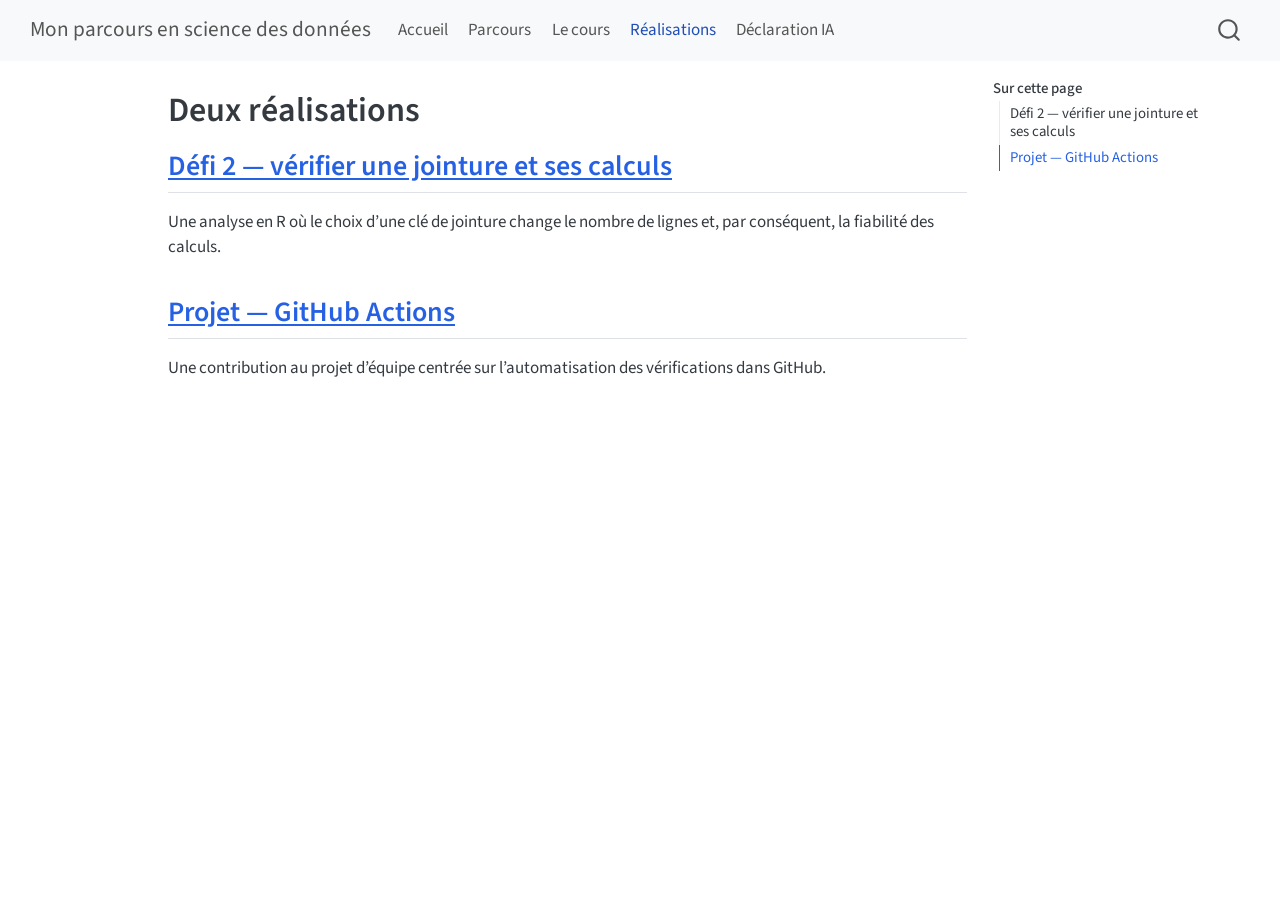
==== docs/pages/realisations/index.html @ 55639b41 "organisation de fichiers" ====
<!DOCTYPE html>
<html xmlns="http://www.w3.org/1999/xhtml" lang="fr" xml:lang="fr"><head>

<meta charset="utf-8">
<meta name="generator" content="quarto-1.5.57">

<meta name="viewport" content="width=device-width, initial-scale=1.0, user-scalable=yes">


<title>Deux réalisations – Mon parcours en science des données</title>
<style>
code{white-space: pre-wrap;}
span.smallcaps{font-variant: small-caps;}
div.columns{display: flex; gap: min(4vw, 1.5em);}
div.column{flex: auto; overflow-x: auto;}
div.hanging-indent{margin-left: 1.5em; text-indent: -1.5em;}
ul.task-list{list-style: none;}
ul.task-list li input[type="checkbox"] {
  width: 0.8em;
  margin: 0 0.8em 0.2em -1em; /* quarto-specific, see https://github.com/quarto-dev/quarto-cli/issues/4556 */ 
  vertical-align: middle;
}
</style>


<script src="../../site_libs/quarto-nav/quarto-nav.js"></script>
<script src="../../site_libs/quarto-nav/headroom.min.js"></script>
<script src="../../site_libs/clipboard/clipboard.min.js"></script>
<script src="../../site_libs/quarto-search/autocomplete.umd.js"></script>
<script src="../../site_libs/quarto-search/fuse.min.js"></script>
<script src="../../site_libs/quarto-search/quarto-search.js"></script>
<meta name="quarto:offset" content="../../">
<script src="../../site_libs/quarto-html/quarto.js"></script>
<script src="../../site_libs/quarto-html/popper.min.js"></script>
<script src="../../site_libs/quarto-html/tippy.umd.min.js"></script>
<script src="../../site_libs/quarto-html/anchor.min.js"></script>
<link href="../../site_libs/quarto-html/tippy.css" rel="stylesheet">
<link href="../../site_libs/quarto-html/quarto-syntax-highlighting.css" rel="stylesheet" id="quarto-text-highlighting-styles">
<script src="../../site_libs/bootstrap/bootstrap.min.js"></script>
<link href="../../site_libs/bootstrap/bootstrap-icons.css" rel="stylesheet">
<link href="../../site_libs/bootstrap/bootstrap.min.css" rel="stylesheet" id="quarto-bootstrap" data-mode="light">
<script id="quarto-search-options" type="application/json">{
  "location": "navbar",
  "copy-button": false,
  "collapse-after": 3,
  "panel-placement": "end",
  "type": "overlay",
  "limit": 50,
  "keyboard-shortcut": [
    "f",
    "/",
    "s"
  ],
  "show-item-context": false,
  "language": {
    "search-no-results-text": "Pas de résultats",
    "search-matching-documents-text": "documents trouvés",
    "search-copy-link-title": "Copier le lien vers la recherche",
    "search-hide-matches-text": "Cacher les correspondances additionnelles",
    "search-more-match-text": "correspondance de plus dans ce document",
    "search-more-matches-text": "correspondances de plus dans ce document",
    "search-clear-button-title": "Effacer",
    "search-text-placeholder": "",
    "search-detached-cancel-button-title": "Annuler",
    "search-submit-button-title": "Envoyer",
    "search-label": "Recherche"
  }
}</script>


</head>

<body class="nav-fixed">

<div id="quarto-search-results"></div>
  <header id="quarto-header" class="headroom fixed-top">
    <nav class="navbar navbar-expand-lg " data-bs-theme="dark">
      <div class="navbar-container container-fluid">
      <div class="navbar-brand-container mx-auto">
    <a class="navbar-brand" href="../../index.html">
    <span class="navbar-title">Mon parcours en science des données</span>
    </a>
  </div>
            <div id="quarto-search" class="" title="Recherche"></div>
          <button class="navbar-toggler" type="button" data-bs-toggle="collapse" data-bs-target="#navbarCollapse" aria-controls="navbarCollapse" role="menu" aria-expanded="false" aria-label="Basculer la navigation" onclick="if (window.quartoToggleHeadroom) { window.quartoToggleHeadroom(); }">
  <span class="navbar-toggler-icon"></span>
</button>
          <div class="collapse navbar-collapse" id="navbarCollapse">
            <ul class="navbar-nav navbar-nav-scroll me-auto">
  <li class="nav-item">
    <a class="nav-link" href="../../index.html"> 
<span class="menu-text">Accueil</span></a>
  </li>  
  <li class="nav-item">
    <a class="nav-link" href="../../pages/parcours.html"> 
<span class="menu-text">Parcours</span></a>
  </li>  
  <li class="nav-item">
    <a class="nav-link" href="../../pages/cours.html"> 
<span class="menu-text">Le cours</span></a>
  </li>  
  <li class="nav-item">
    <a class="nav-link active" href="../../pages/realisations/index.html" aria-current="page"> 
<span class="menu-text">Réalisations</span></a>
  </li>  
  <li class="nav-item">
    <a class="nav-link" href="../../pages/declaration-ia.html"> 
<span class="menu-text">Déclaration IA</span></a>
  </li>  
</ul>
          </div> <!-- /navcollapse -->
            <div class="quarto-navbar-tools">
</div>
      </div> <!-- /container-fluid -->
    </nav>
</header>
<!-- content -->
<div id="quarto-content" class="quarto-container page-columns page-rows-contents page-layout-article page-navbar">
<!-- sidebar -->
<!-- margin-sidebar -->
    <div id="quarto-margin-sidebar" class="sidebar margin-sidebar">
        <nav id="TOC" role="doc-toc" class="toc-active">
    <h2 id="toc-title">Sur cette page</h2>
   
  <ul>
  <li><a href="#défi-2-vérifier-une-jointure-et-ses-calculs" id="toc-défi-2-vérifier-une-jointure-et-ses-calculs" class="nav-link active" data-scroll-target="#défi-2-vérifier-une-jointure-et-ses-calculs">Défi 2 — vérifier une jointure et ses calculs</a></li>
  <li><a href="#projet-github-actions" id="toc-projet-github-actions" class="nav-link" data-scroll-target="#projet-github-actions">Projet — GitHub Actions</a></li>
  </ul>
</nav>
    </div>
<!-- main -->
<main class="content" id="quarto-document-content">

<header id="title-block-header" class="quarto-title-block default">
<div class="quarto-title">
<h1 class="title">Deux réalisations</h1>
</div>



<div class="quarto-title-meta">

    
  
    
  </div>
  


</header>


<section id="défi-2-vérifier-une-jointure-et-ses-calculs" class="level2">
<h2 class="anchored" data-anchor-id="défi-2-vérifier-une-jointure-et-ses-calculs"><a href="../../pages/realisations/defi-2.html">Défi 2 — vérifier une jointure et ses calculs</a></h2>
<p>Une analyse en R où le choix d’une clé de jointure change le nombre de lignes et, par conséquent, la fiabilité des calculs.</p>
</section>
<section id="projet-github-actions" class="level2">
<h2 class="anchored" data-anchor-id="projet-github-actions"><a href="../../pages/realisations/github-actions.html">Projet — GitHub Actions</a></h2>
<p>Une contribution au projet d’équipe centrée sur l’automatisation des vérifications dans GitHub.</p>


</section>

</main> <!-- /main -->
<script id="quarto-html-after-body" type="application/javascript">
window.document.addEventListener("DOMContentLoaded", function (event) {
  const toggleBodyColorMode = (bsSheetEl) => {
    const mode = bsSheetEl.getAttribute("data-mode");
    const bodyEl = window.document.querySelector("body");
    if (mode === "dark") {
      bodyEl.classList.add("quarto-dark");
      bodyEl.classList.remove("quarto-light");
    } else {
      bodyEl.classList.add("quarto-light");
      bodyEl.classList.remove("quarto-dark");
    }
  }
  const toggleBodyColorPrimary = () => {
    const bsSheetEl = window.document.querySelector("link#quarto-bootstrap");
    if (bsSheetEl) {
      toggleBodyColorMode(bsSheetEl);
    }
  }
  toggleBodyColorPrimary();  
  const icon = "";
  const anchorJS = new window.AnchorJS();
  anchorJS.options = {
    placement: 'right',
    icon: icon
  };
  anchorJS.add('.anchored');
  const isCodeAnnotation = (el) => {
    for (const clz of el.classList) {
      if (clz.startsWith('code-annotation-')) {                     
        return true;
      }
    }
    return false;
  }
  const onCopySuccess = function(e) {
    // button target
    const button = e.trigger;
    // don't keep focus
    button.blur();
    // flash "checked"
    button.classList.add('code-copy-button-checked');
    var currentTitle = button.getAttribute("title");
    button.setAttribute("title", "Copié");
    let tooltip;
    if (window.bootstrap) {
      button.setAttribute("data-bs-toggle", "tooltip");
      button.setAttribute("data-bs-placement", "left");
      button.setAttribute("data-bs-title", "Copié");
      tooltip = new bootstrap.Tooltip(button, 
        { trigger: "manual", 
          customClass: "code-copy-button-tooltip",
          offset: [0, -8]});
      tooltip.show();    
    }
    setTimeout(function() {
      if (tooltip) {
        tooltip.hide();
        button.removeAttribute("data-bs-title");
        button.removeAttribute("data-bs-toggle");
        button.removeAttribute("data-bs-placement");
      }
      button.setAttribute("title", currentTitle);
      button.classList.remove('code-copy-button-checked');
    }, 1000);
    // clear code selection
    e.clearSelection();
  }
  const getTextToCopy = function(trigger) {
      const codeEl = trigger.previousElementSibling.cloneNode(true);
      for (const childEl of codeEl.children) {
        if (isCodeAnnotation(childEl)) {
          childEl.remove();
        }
      }
      return codeEl.innerText;
  }
  const clipboard = new window.ClipboardJS('.code-copy-button:not([data-in-quarto-modal])', {
    text: getTextToCopy
  });
  clipboard.on('success', onCopySuccess);
  if (window.document.getElementById('quarto-embedded-source-code-modal')) {
    // For code content inside modals, clipBoardJS needs to be initialized with a container option
    // TODO: Check when it could be a function (https://github.com/zenorocha/clipboard.js/issues/860)
    const clipboardModal = new window.ClipboardJS('.code-copy-button[data-in-quarto-modal]', {
      text: getTextToCopy,
      container: window.document.getElementById('quarto-embedded-source-code-modal')
    });
    clipboardModal.on('success', onCopySuccess);
  }
    var localhostRegex = new RegExp(/^(?:http|https):\/\/localhost\:?[0-9]*\//);
    var mailtoRegex = new RegExp(/^mailto:/);
      var filterRegex = new RegExp('/' + window.location.host + '/');
    var isInternal = (href) => {
        return filterRegex.test(href) || localhostRegex.test(href) || mailtoRegex.test(href);
    }
    // Inspect non-navigation links and adorn them if external
 	var links = window.document.querySelectorAll('a[href]:not(.nav-link):not(.navbar-brand):not(.toc-action):not(.sidebar-link):not(.sidebar-item-toggle):not(.pagination-link):not(.no-external):not([aria-hidden]):not(.dropdown-item):not(.quarto-navigation-tool):not(.about-link)');
    for (var i=0; i<links.length; i++) {
      const link = links[i];
      if (!isInternal(link.href)) {
        // undo the damage that might have been done by quarto-nav.js in the case of
        // links that we want to consider external
        if (link.dataset.originalHref !== undefined) {
          link.href = link.dataset.originalHref;
        }
      }
    }
  function tippyHover(el, contentFn, onTriggerFn, onUntriggerFn) {
    const config = {
      allowHTML: true,
      maxWidth: 500,
      delay: 100,
      arrow: false,
      appendTo: function(el) {
          return el.parentElement;
      },
      interactive: true,
      interactiveBorder: 10,
      theme: 'quarto',
      placement: 'bottom-start',
    };
    if (contentFn) {
      config.content = contentFn;
    }
    if (onTriggerFn) {
      config.onTrigger = onTriggerFn;
    }
    if (onUntriggerFn) {
      config.onUntrigger = onUntriggerFn;
    }
    window.tippy(el, config); 
  }
  const noterefs = window.document.querySelectorAll('a[role="doc-noteref"]');
  for (var i=0; i<noterefs.length; i++) {
    const ref = noterefs[i];
    tippyHover(ref, function() {
      // use id or data attribute instead here
      let href = ref.getAttribute('data-footnote-href') || ref.getAttribute('href');
      try { href = new URL(href).hash; } catch {}
      const id = href.replace(/^#\/?/, "");
      const note = window.document.getElementById(id);
      if (note) {
        return note.innerHTML;
      } else {
        return "";
      }
    });
  }
  const xrefs = window.document.querySelectorAll('a.quarto-xref');
  const processXRef = (id, note) => {
    // Strip column container classes
    const stripColumnClz = (el) => {
      el.classList.remove("page-full", "page-columns");
      if (el.children) {
        for (const child of el.children) {
          stripColumnClz(child);
        }
      }
    }
    stripColumnClz(note)
    if (id === null || id.startsWith('sec-')) {
      // Special case sections, only their first couple elements
      const container = document.createElement("div");
      if (note.children && note.children.length > 2) {
        container.appendChild(note.children[0].cloneNode(true));
        for (let i = 1; i < note.children.length; i++) {
          const child = note.children[i];
          if (child.tagName === "P" && child.innerText === "") {
            continue;
          } else {
            container.appendChild(child.cloneNode(true));
            break;
          }
        }
        if (window.Quarto?.typesetMath) {
          window.Quarto.typesetMath(container);
        }
        return container.innerHTML
      } else {
        if (window.Quarto?.typesetMath) {
          window.Quarto.typesetMath(note);
        }
        return note.innerHTML;
      }
    } else {
      // Remove any anchor links if they are present
      const anchorLink = note.querySelector('a.anchorjs-link');
      if (anchorLink) {
        anchorLink.remove();
      }
      if (window.Quarto?.typesetMath) {
        window.Quarto.typesetMath(note);
      }
      // TODO in 1.5, we should make sure this works without a callout special case
      if (note.classList.contains("callout")) {
        return note.outerHTML;
      } else {
        return note.innerHTML;
      }
    }
  }
  for (var i=0; i<xrefs.length; i++) {
    const xref = xrefs[i];
    tippyHover(xref, undefined, function(instance) {
      instance.disable();
      let url = xref.getAttribute('href');
      let hash = undefined; 
      if (url.startsWith('#')) {
        hash = url;
      } else {
        try { hash = new URL(url).hash; } catch {}
      }
      if (hash) {
        const id = hash.replace(/^#\/?/, "");
        const note = window.document.getElementById(id);
        if (note !== null) {
          try {
            const html = processXRef(id, note.cloneNode(true));
            instance.setContent(html);
          } finally {
            instance.enable();
            instance.show();
          }
        } else {
          // See if we can fetch this
          fetch(url.split('#')[0])
          .then(res => res.text())
          .then(html => {
            const parser = new DOMParser();
            const htmlDoc = parser.parseFromString(html, "text/html");
            const note = htmlDoc.getElementById(id);
            if (note !== null) {
              const html = processXRef(id, note);
              instance.setContent(html);
            } 
          }).finally(() => {
            instance.enable();
            instance.show();
          });
        }
      } else {
        // See if we can fetch a full url (with no hash to target)
        // This is a special case and we should probably do some content thinning / targeting
        fetch(url)
        .then(res => res.text())
        .then(html => {
          const parser = new DOMParser();
          const htmlDoc = parser.parseFromString(html, "text/html");
          const note = htmlDoc.querySelector('main.content');
          if (note !== null) {
            // This should only happen for chapter cross references
            // (since there is no id in the URL)
            // remove the first header
            if (note.children.length > 0 && note.children[0].tagName === "HEADER") {
              note.children[0].remove();
            }
            const html = processXRef(null, note);
            instance.setContent(html);
          } 
        }).finally(() => {
          instance.enable();
          instance.show();
        });
      }
    }, function(instance) {
    });
  }
      let selectedAnnoteEl;
      const selectorForAnnotation = ( cell, annotation) => {
        let cellAttr = 'data-code-cell="' + cell + '"';
        let lineAttr = 'data-code-annotation="' +  annotation + '"';
        const selector = 'span[' + cellAttr + '][' + lineAttr + ']';
        return selector;
      }
      const selectCodeLines = (annoteEl) => {
        const doc = window.document;
        const targetCell = annoteEl.getAttribute("data-target-cell");
        const targetAnnotation = annoteEl.getAttribute("data-target-annotation");
        const annoteSpan = window.document.querySelector(selectorForAnnotation(targetCell, targetAnnotation));
        const lines = annoteSpan.getAttribute("data-code-lines").split(",");
        const lineIds = lines.map((line) => {
          return targetCell + "-" + line;
        })
        let top = null;
        let height = null;
        let parent = null;
        if (lineIds.length > 0) {
            //compute the position of the single el (top and bottom and make a div)
            const el = window.document.getElementById(lineIds[0]);
            top = el.offsetTop;
            height = el.offsetHeight;
            parent = el.parentElement.parentElement;
          if (lineIds.length > 1) {
            const lastEl = window.document.getElementById(lineIds[lineIds.length - 1]);
            const bottom = lastEl.offsetTop + lastEl.offsetHeight;
            height = bottom - top;
          }
          if (top !== null && height !== null && parent !== null) {
            // cook up a div (if necessary) and position it 
            let div = window.document.getElementById("code-annotation-line-highlight");
            if (div === null) {
              div = window.document.createElement("div");
              div.setAttribute("id", "code-annotation-line-highlight");
              div.style.position = 'absolute';
              parent.appendChild(div);
            }
            div.style.top = top - 2 + "px";
            div.style.height = height + 4 + "px";
            div.style.left = 0;
            let gutterDiv = window.document.getElementById("code-annotation-line-highlight-gutter");
            if (gutterDiv === null) {
              gutterDiv = window.document.createElement("div");
              gutterDiv.setAttribute("id", "code-annotation-line-highlight-gutter");
              gutterDiv.style.position = 'absolute';
              const codeCell = window.document.getElementById(targetCell);
              const gutter = codeCell.querySelector('.code-annotation-gutter');
              gutter.appendChild(gutterDiv);
            }
            gutterDiv.style.top = top - 2 + "px";
            gutterDiv.style.height = height + 4 + "px";
          }
          selectedAnnoteEl = annoteEl;
        }
      };
      const unselectCodeLines = () => {
        const elementsIds = ["code-annotation-line-highlight", "code-annotation-line-highlight-gutter"];
        elementsIds.forEach((elId) => {
          const div = window.document.getElementById(elId);
          if (div) {
            div.remove();
          }
        });
        selectedAnnoteEl = undefined;
      };
        // Handle positioning of the toggle
    window.addEventListener(
      "resize",
      throttle(() => {
        elRect = undefined;
        if (selectedAnnoteEl) {
          selectCodeLines(selectedAnnoteEl);
        }
      }, 10)
    );
    function throttle(fn, ms) {
    let throttle = false;
    let timer;
      return (...args) => {
        if(!throttle) { // first call gets through
            fn.apply(this, args);
            throttle = true;
        } else { // all the others get throttled
            if(timer) clearTimeout(timer); // cancel #2
            timer = setTimeout(() => {
              fn.apply(this, args);
              timer = throttle = false;
            }, ms);
        }
      };
    }
      // Attach click handler to the DT
      const annoteDls = window.document.querySelectorAll('dt[data-target-cell]');
      for (const annoteDlNode of annoteDls) {
        annoteDlNode.addEventListener('click', (event) => {
          const clickedEl = event.target;
          if (clickedEl !== selectedAnnoteEl) {
            unselectCodeLines();
            const activeEl = window.document.querySelector('dt[data-target-cell].code-annotation-active');
            if (activeEl) {
              activeEl.classList.remove('code-annotation-active');
            }
            selectCodeLines(clickedEl);
            clickedEl.classList.add('code-annotation-active');
          } else {
            // Unselect the line
            unselectCodeLines();
            clickedEl.classList.remove('code-annotation-active');
          }
        });
      }
  const findCites = (el) => {
    const parentEl = el.parentElement;
    if (parentEl) {
      const cites = parentEl.dataset.cites;
      if (cites) {
        return {
          el,
          cites: cites.split(' ')
        };
      } else {
        return findCites(el.parentElement)
      }
    } else {
      return undefined;
    }
  };
  var bibliorefs = window.document.querySelectorAll('a[role="doc-biblioref"]');
  for (var i=0; i<bibliorefs.length; i++) {
    const ref = bibliorefs[i];
    const citeInfo = findCites(ref);
    if (citeInfo) {
      tippyHover(citeInfo.el, function() {
        var popup = window.document.createElement('div');
        citeInfo.cites.forEach(function(cite) {
          var citeDiv = window.document.createElement('div');
          citeDiv.classList.add('hanging-indent');
          citeDiv.classList.add('csl-entry');
          var biblioDiv = window.document.getElementById('ref-' + cite);
          if (biblioDiv) {
            citeDiv.innerHTML = biblioDiv.innerHTML;
          }
          popup.appendChild(citeDiv);
        });
        return popup.innerHTML;
      });
    }
  }
});
</script>
</div> <!-- /content -->




</body></html>
---- docs/site_libs/quarto-html/tippy.css ----
.tippy-box[data-animation=fade][data-state=hidden]{opacity:0}[data-tippy-root]{max-width:calc(100vw - 10px)}.tippy-box{position:relative;background-color:#333;color:#fff;border-radius:4px;font-size:14px;line-height:1.4;white-space:normal;outline:0;transition-property:transform,visibility,opacity}.tippy-box[data-placement^=top]>.tippy-arrow{bottom:0}.tippy-box[data-placement^=top]>.tippy-arrow:before{bottom:-7px;left:0;border-width:8px 8px 0;border-top-color:initial;transform-origin:center top}.tippy-box[data-placement^=bottom]>.tippy-arrow{top:0}.tippy-box[data-placement^=bottom]>.tippy-arrow:before{top:-7px;left:0;border-width:0 8px 8px;border-bottom-color:initial;transform-origin:center bottom}.tippy-box[data-placement^=left]>.tippy-arrow{right:0}.tippy-box[data-placement^=left]>.tippy-arrow:before{border-width:8px 0 8px 8px;border-left-color:initial;right:-7px;transform-origin:center left}.tippy-box[data-placement^=right]>.tippy-arrow{left:0}.tippy-box[data-placement^=right]>.tippy-arrow:before{left:-7px;border-width:8px 8px 8px 0;border-right-color:initial;transform-origin:center right}.tippy-box[data-inertia][data-state=visible]{transition-timing-function:cubic-bezier(.54,1.5,.38,1.11)}.tippy-arrow{width:16px;height:16px;color:#333}.tippy-arrow:before{content:"";position:absolute;border-color:transparent;border-style:solid}.tippy-content{position:relative;padding:5px 9px;z-index:1}
---- docs/site_libs/quarto-html/quarto-syntax-highlighting.css ----
/* quarto syntax highlight colors */
:root {
  --quarto-hl-ot-color: #003B4F;
  --quarto-hl-at-color: #657422;
  --quarto-hl-ss-color: #20794D;
  --quarto-hl-an-color: #5E5E5E;
  --quarto-hl-fu-color: #4758AB;
  --quarto-hl-st-color: #20794D;
  --quarto-hl-cf-color: #003B4F;
  --quarto-hl-op-color: #5E5E5E;
  --quarto-hl-er-color: #AD0000;
  --quarto-hl-bn-color: #AD0000;
  --quarto-hl-al-color: #AD0000;
  --quarto-hl-va-color: #111111;
  --quarto-hl-bu-color: inherit;
  --quarto-hl-ex-color: inherit;
  --quarto-hl-pp-color: #AD0000;
  --quarto-hl-in-color: #5E5E5E;
  --quarto-hl-vs-color: #20794D;
  --quarto-hl-wa-color: #5E5E5E;
  --quarto-hl-do-color: #5E5E5E;
  --quarto-hl-im-color: #00769E;
  --quarto-hl-ch-color: #20794D;
  --quarto-hl-dt-color: #AD0000;
  --quarto-hl-fl-color: #AD0000;
  --quarto-hl-co-color: #5E5E5E;
  --quarto-hl-cv-color: #5E5E5E;
  --quarto-hl-cn-color: #8f5902;
  --quarto-hl-sc-color: #5E5E5E;
  --quarto-hl-dv-color: #AD0000;
  --quarto-hl-kw-color: #003B4F;
}

/* other quarto variables */
:root {
  --quarto-font-monospace: SFMono-Regular, Menlo, Monaco, Consolas, "Liberation Mono", "Courier New", monospace;
}

pre > code.sourceCode > span {
  color: #003B4F;
}

code span {
  color: #003B4F;
}

code.sourceCode > span {
  color: #003B4F;
}

div.sourceCode,
div.sourceCode pre.sourceCode {
  color: #003B4F;
}

code span.ot {
  color: #003B4F;
  font-style: inherit;
}

code span.at {
  color: #657422;
  font-style: inherit;
}

code span.ss {
  color: #20794D;
  font-style: inherit;
}

code span.an {
  color: #5E5E5E;
  font-style: inherit;
}

code span.fu {
  color: #4758AB;
  font-style: inherit;
}

code span.st {
  color: #20794D;
  font-style: inherit;
}

code span.cf {
  color: #003B4F;
  font-weight: bold;
  font-style: inherit;
}

code span.op {
  color: #5E5E5E;
  font-style: inherit;
}

code span.er {
  color: #AD0000;
  font-style: inherit;
}

code span.bn {
  color: #AD0000;
  font-style: inherit;
}

code span.al {
  color: #AD0000;
  font-style: inherit;
}

code span.va {
  color: #111111;
  font-style: inherit;
}

code span.bu {
  font-style: inherit;
}

code span.ex {
  font-style: inherit;
}

code span.pp {
  color: #AD0000;
  font-style: inherit;
}

code span.in {
  color: #5E5E5E;
  font-style: inherit;
}

code span.vs {
  color: #20794D;
  font-style: inherit;
}

code span.wa {
  color: #5E5E5E;
  font-style: italic;
}

code span.do {
  color: #5E5E5E;
  font-style: italic;
}

code span.im {
  color: #00769E;
  font-style: inherit;
}

code span.ch {
  color: #20794D;
  font-style: inherit;
}

code span.dt {
  color: #AD0000;
  font-style: inherit;
}

code span.fl {
  color: #AD0000;
  font-style: inherit;
}

code span.co {
  color: #5E5E5E;
  font-style: inherit;
}

code span.cv {
  color: #5E5E5E;
  font-style: italic;
}

code span.cn {
  color: #8f5902;
  font-style: inherit;
}

code span.sc {
  color: #5E5E5E;
  font-style: inherit;
}

code span.dv {
  color: #AD0000;
  font-style: inherit;
}

code span.kw {
  color: #003B4F;
  font-weight: bold;
  font-style: inherit;
}

.prevent-inlining {
  content: "</";
}

/*# sourceMappingURL=debc5d5d77c3f9108843748ff7464032.css.map */
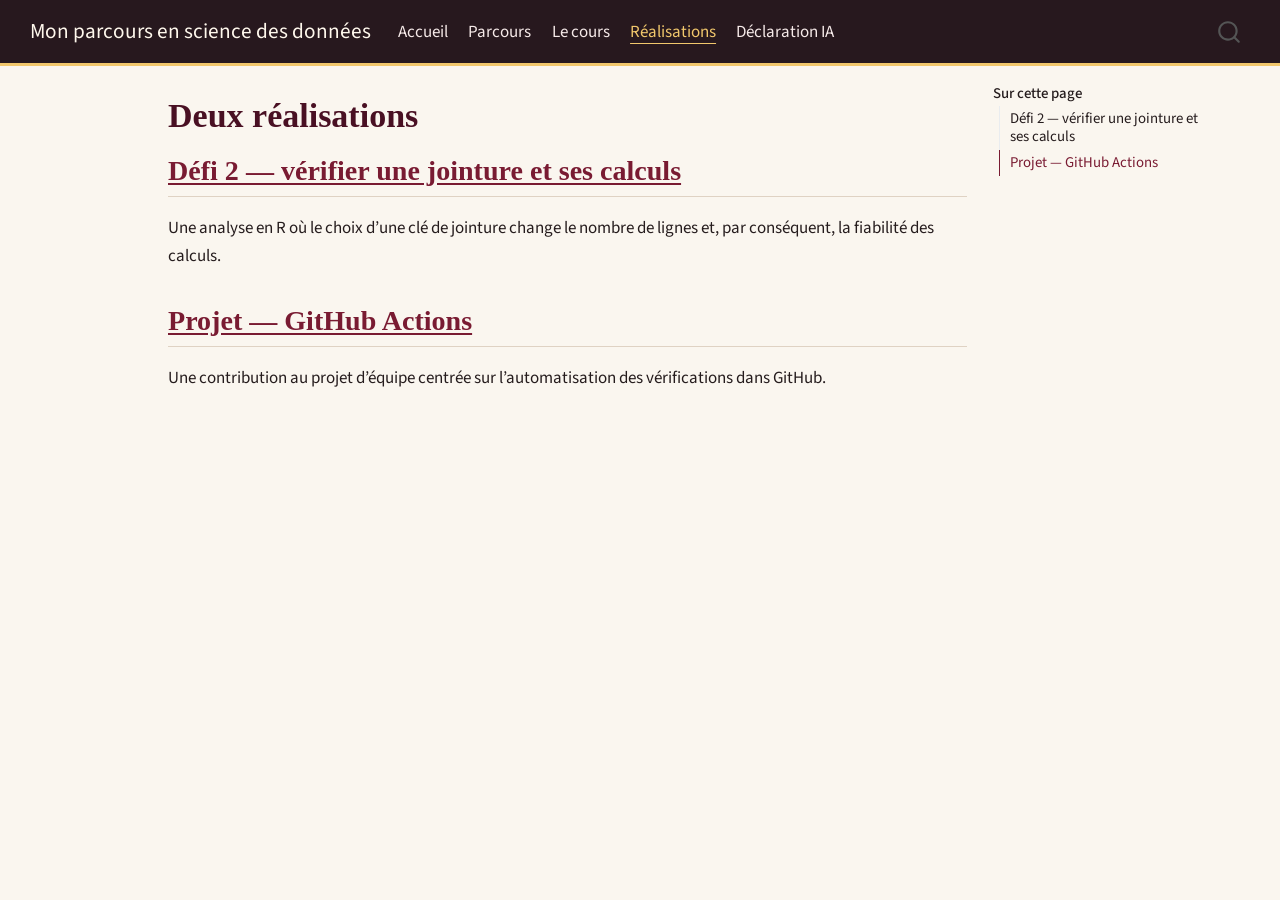
==== commit b11bd0b6: "changements de template site quarto" ====
--- a/docs/pages/realisations/index.html
+++ b/docs/pages/realisations/index.html
@@ -68,6 +68,7 @@
 }</script>
 
 
+<link rel="stylesheet" href="../../assets/styles.css">
 </head>
 
 <body class="nav-fixed">
--- a/docs/assets/styles.css
+++ b/docs/assets/styles.css
@@ -0,0 +1,139 @@
+/* Palette du site personnel, inspirée de l’Université Laval. */
+:root {
+  --ink: #251c1d;
+  --wine: #791b32;
+  --wine-dark: #491023;
+  --gold: #f1c76c;
+  --paper: #faf6ef;
+  --line: #dfd2c3;
+  --bs-body-bg: var(--paper);
+  --bs-body-color: var(--ink);
+  --bs-link-color-rgb: 121, 27, 50;
+  --bs-link-hover-color-rgb: 73, 16, 35;
+}
+
+body { line-height: 1.65; }
+
+#quarto-header .navbar {
+  --bs-navbar-color: #f6eae9;
+  --bs-navbar-hover-color: var(--gold);
+  --bs-navbar-active-color: var(--gold);
+  --bs-navbar-brand-color: #fff8ed;
+  --bs-navbar-brand-hover-color: var(--gold);
+  background: #27181e;
+  border-bottom: 3px solid var(--gold);
+}
+
+#quarto-header .navbar .nav-link.active {
+  text-decoration: underline;
+  text-underline-offset: .35em;
+}
+
+:focus-visible {
+  outline: 3px solid #a64a25;
+  outline-offset: 4px;
+}
+
+#quarto-header :focus-visible, .site-hero :focus-visible {
+  outline-color: var(--gold);
+}
+
+main h1, main h2 {
+  font-family: Georgia, 'Times New Roman', serif;
+  font-weight: 700;
+  color: var(--wine-dark);
+}
+
+main h2 { border-bottom-color: var(--line); }
+#TOC a.active { color: var(--wine) !important; border-left-color: var(--wine) !important; }
+
+main table {
+  --bs-table-bg: #fffaf3;
+  --bs-table-striped-bg: #f4eae0;
+  --bs-table-border-color: var(--line);
+}
+main table thead th {
+  background: #eee0d5;
+  color: var(--wine-dark);
+}
+
+.site-hero {
+  position: relative;
+  overflow: hidden;
+  isolation: isolate;
+  margin: 0 0 2.5rem;
+  padding: clamp(1.75rem, 6vw, 4.75rem);
+  border-radius: 1rem;
+  border-bottom: 4px solid var(--gold);
+  background: linear-gradient(120deg, #35121e, #701b33 72%, #892d43);
+  color: #fff8f0;
+}
+
+.site-hero::before {
+  content: '';
+  position: absolute;
+  z-index: -1;
+  inset: 0 0 0 45%;
+  background: radial-gradient(circle, #ffd887 1px, transparent 1.6px) 0 0 / 18px 18px;
+  mask-image: linear-gradient(110deg, transparent 12%, #000 90%);
+  opacity: .24;
+  pointer-events: none;
+}
+
+.hero-label {
+  color: var(--gold);
+  font-size: .8rem;
+  font-weight: 750;
+  letter-spacing: .14em;
+  text-transform: uppercase;
+}
+
+.site-hero h1 {
+  max-width: 15ch;
+  color: inherit;
+  font-size: clamp(2.25rem, 6vw, 4.4rem);
+  letter-spacing: -.035em;
+  line-height: 1.06;
+  margin: .5rem 0 1rem;
+  overflow-wrap: anywhere;
+}
+
+.site-hero .level1 > p { max-width: 54ch; }
+.hero-actions { margin-top: 1.45rem; }
+.hero-actions p { display: flex; flex-wrap: wrap; gap: .65rem; margin-bottom: 0; }
+.hero-actions a {
+  display: inline-block;
+  border: 1px solid var(--gold);
+  border-radius: .45rem;
+  padding: .58rem 1rem;
+  color: #fff8f0;
+  font-weight: 700;
+  text-decoration: none;
+}
+.hero-actions a:first-child {
+  background: var(--gold);
+  color: #2c1619;
+}
+.hero-actions a:hover { text-decoration: underline; }
+
+.home-grid {
+  display: grid;
+  grid-template-columns: repeat(3, minmax(0, 1fr));
+  gap: 1rem;
+}
+
+.home-card {
+  background: #fffaf4;
+  border: 1px solid var(--line);
+  border-top: 3px solid #b57a37;
+  border-radius: .65rem;
+  padding: 1.2rem;
+}
+
+.home-card h3 { font-size: 1.1rem; margin: 0 0 .5rem; }
+.home-card p:last-child { margin-bottom: 0; }
+
+@media (max-width: 720px) {
+  .home-grid { grid-template-columns: 1fr; }
+  .site-hero { margin-bottom: 1.5rem; }
+}
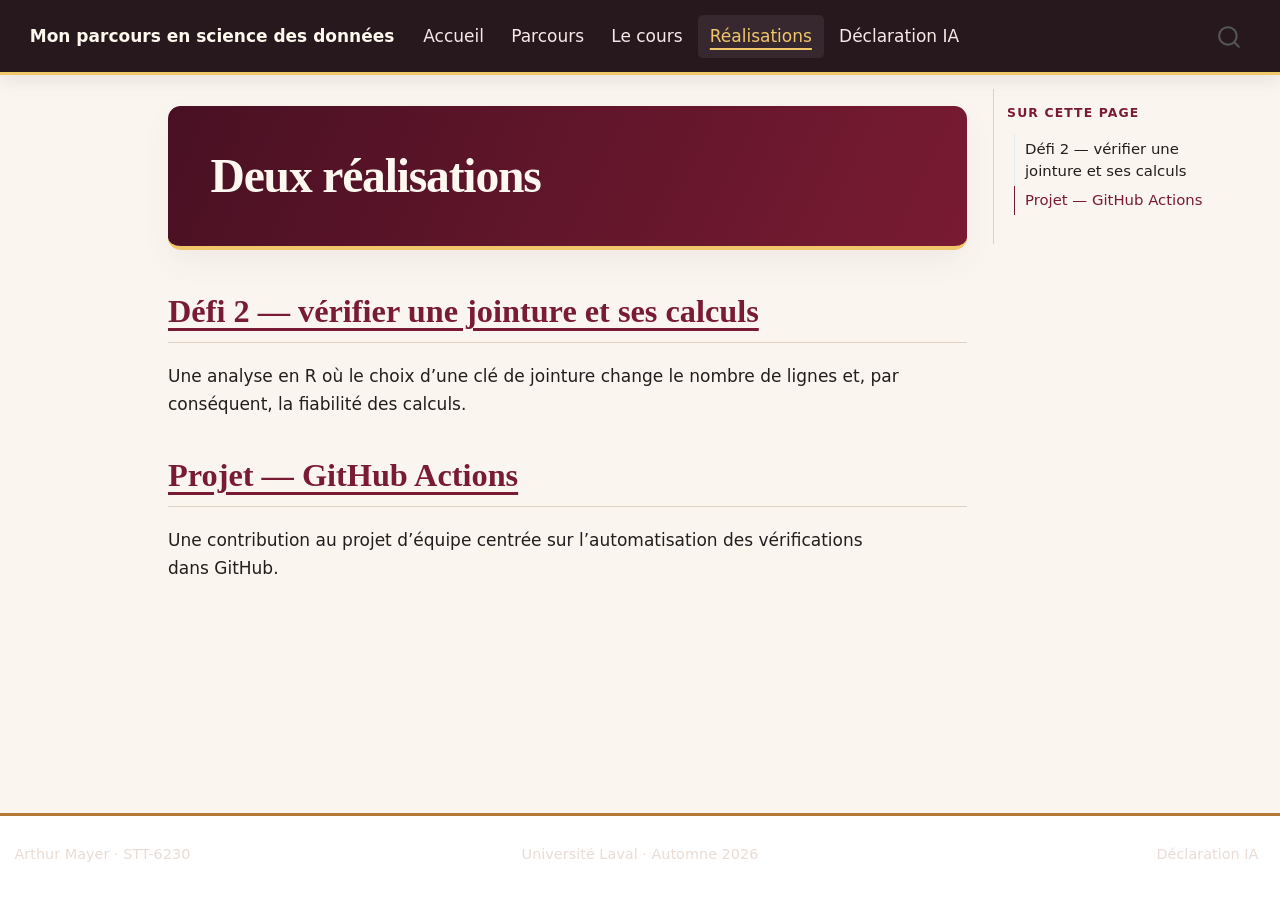
==== commit a6227263: "template test" ====
--- a/docs/pages/realisations/index.html
+++ b/docs/pages/realisations/index.html
@@ -584,6 +584,25 @@
 });
 </script>
 </div> <!-- /content -->
+<footer class="footer">
+  <div class="nav-footer">
+    <div class="nav-footer-left">
+<p>Arthur Mayer · STT-6230</p>
+</div>   
+    <div class="nav-footer-center">
+<p>Université Laval · Automne 2026</p>
+</div>
+    <div class="nav-footer-right">
+      <ul class="footer-items list-unstyled">
+    <li class="nav-item">
+    <a class="nav-link" href="../../pages/declaration-ia.html">
+<p>Déclaration IA</p>
+</a>
+  </li>  
+</ul>
+    </div>
+  </div>
+</footer>
 
 
 
--- a/docs/assets/styles.css
+++ b/docs/assets/styles.css
@@ -137,3 +137,153 @@
   .home-grid { grid-template-columns: 1fr; }
   .site-hero { margin-bottom: 1.5rem; }
 }
+
+/* Navigation et rythme des pages. */
+html { scroll-padding-top: 6rem; }
+body { font-family: "Segoe UI", system-ui, sans-serif; }
+#quarto-header .navbar {
+  padding-block: .8rem;
+  box-shadow: 0 4px 18px #27181e1a;
+}
+#quarto-header .navbar-brand {
+  max-width: min(28rem, 70vw);
+  white-space: normal;
+  font-size: 1rem;
+  font-weight: 650;
+  line-height: 1.3;
+}
+#quarto-header .navbar-nav { gap: .2rem; }
+#quarto-header .navbar .nav-link {
+  padding: .45rem .7rem;
+  border-radius: .3rem;
+}
+#quarto-header .navbar .nav-link.active {
+  background: #ffffff12;
+  text-decoration-thickness: 2px;
+}
+#quarto-header .navbar .nav-link:hover { background: #ffffff0c; }
+
+main.content { padding-bottom: 3rem; }
+main.content > section { margin-top: 2.25rem; }
+main.content > section > h2 {
+  padding-bottom: .65rem;
+  margin-bottom: 1.1rem;
+  font-size: clamp(1.5rem, 3vw, 1.9rem);
+}
+main h3 { color: var(--wine-dark); font-size: 1.15rem; font-weight: 650; }
+main p, main li { text-wrap: pretty; }
+main a { text-underline-offset: .18em; }
+main li + li { margin-top: .35rem; }
+
+/* Bandeau commun aux pages intérieures. */
+#title-block-header {
+  position: relative;
+  background: linear-gradient(115deg, var(--wine-dark), var(--wine));
+  color: #fff8f0;
+  border-radius: .75rem;
+  border-bottom: 4px solid var(--gold);
+  padding: clamp(1.5rem, 4vw, 2.5rem);
+  margin: 0 0 2.5rem;
+  box-shadow: 0 12px 30px #4910230d;
+}
+#title-block-header h1 {
+  color: inherit;
+  line-height: 1.15;
+  font-size: clamp(2rem, 4vw, 2.8rem);
+  letter-spacing: -.025em;
+  margin-bottom: .5rem;
+}
+#title-block-header .subtitle {
+  color: #f3ded9;
+  font-size: 1.05rem;
+  margin-bottom: 0;
+}
+#title-block-header .quarto-title-meta:empty { display: none; }
+
+/* Sommaire et tableaux. */
+#TOC {
+  border-left: 1px solid var(--line);
+  padding: .7rem 0 .7rem .8rem;
+  font-size: .85rem;
+}
+#TOC h2 {
+  font-size: .73rem;
+  font-weight: 750;
+  text-transform: uppercase;
+  letter-spacing: .09em;
+  color: var(--wine);
+  margin-bottom: .8rem;
+}
+#TOC a { line-height: 1.5; }
+main table {
+  margin-block: 1.5rem;
+  font-size: .92rem;
+  border-bottom: 2px solid var(--line);
+}
+main table th, main table td { padding: .85rem 1rem; }
+main table thead th {
+  background: var(--wine-dark);
+  color: #fff8f0;
+  font-weight: 600;
+  border-bottom: 3px solid var(--gold);
+}
+main table tbody tr:nth-child(even) td { background: #f3eae0; }
+main :not(pre) > code {
+  color: #6c1930;
+  background: #efe3dc;
+  border-radius: .2rem;
+  padding: .1em .3em;
+}
+main blockquote {
+  color: var(--ink);
+  border-left: 3px solid #b57a37;
+  background: #f2e9dc;
+  padding: 1rem 1.25rem;
+  border-radius: 0 .4rem .4rem 0;
+}
+
+/* Accueil et cartes. */
+.site-hero { box-shadow: 0 16px 40px #49102314; }
+.home-grid { gap: 1.25rem; }
+.home-card {
+  padding: 1.55rem;
+  border-top-color: var(--wine);
+  box-shadow: 0 5px 16px #49102306;
+}
+.home-card h3 a { text-decoration: none; }
+.home-card h3 a:hover { text-decoration: underline; }
+.home-card p { color: #514347; font-size: .95rem; }
+
+/* Bandeau de bas de page. */
+footer.footer {
+  background: #27181e;
+  color: #e8dcd5;
+  border-top: 3px solid #b57a37;
+}
+.nav-footer { padding: 1.4rem max(1.25rem, 4vw); gap: 1rem; }
+.nav-footer, .nav-footer p { color: #e8dcd5; font-size: .85rem; }
+.nav-footer a { color: var(--gold); text-underline-offset: .2em; }
+.nav-footer a:hover { color: #fff8f0; }
+.nav-footer :focus-visible { outline-color: var(--gold); }
+
+@media (max-width: 991px) {
+  #quarto-header .navbar-collapse { padding-top: .75rem; }
+  #quarto-header .navbar .nav-link { padding: .65rem .75rem; }
+}
+@media (max-width: 720px) {
+  #title-block-header { margin-bottom: 1.75rem; }
+  main.content > section { margin-top: 1.75rem; }
+  .home-card { padding: 1.25rem; }
+  main table { display: block; max-width: 100%; overflow-x: auto; }
+  main table th, main table td { min-width: 8rem; }
+  .nav-footer { flex-direction: column; align-items: center; text-align: center; }
+  .nav-footer > div { text-align: center; }
+}
+@media (prefers-reduced-motion: reduce) {
+  html { scroll-behavior: auto !important; }
+}
+@media print {
+  #title-block-header, .site-hero { background: white; color: black; box-shadow: none; }
+  #title-block-header h1, #title-block-header .subtitle, .site-hero h1, .hero-label { color: black; }
+  .home-card { box-shadow: none; }
+}
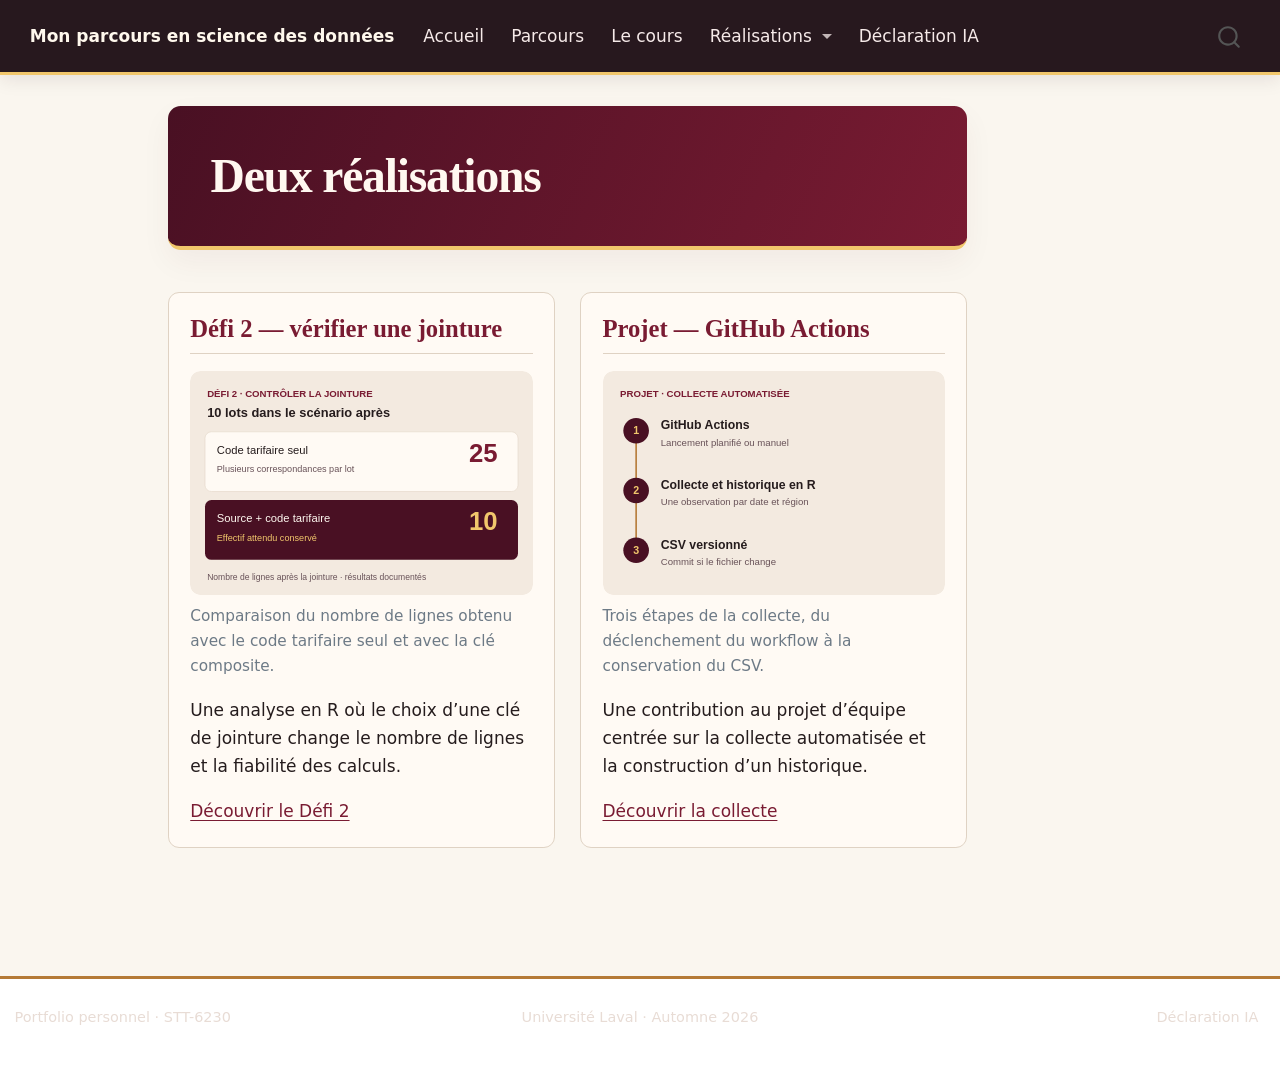
==== commit 073691b6: "rajout section acceuil" ====
--- a/docs/pages/realisations/index.html
+++ b/docs/pages/realisations/index.html
@@ -30,6 +30,7 @@
 <script src="../../site_libs/quarto-search/fuse.min.js"></script>
 <script src="../../site_libs/quarto-search/quarto-search.js"></script>
 <meta name="quarto:offset" content="../../">
+<link href="../../assets/favicon.svg" rel="icon" type="image/svg+xml">
 <script src="../../site_libs/quarto-html/quarto.js"></script>
 <script src="../../site_libs/quarto-html/popper.min.js"></script>
 <script src="../../site_libs/quarto-html/tippy.umd.min.js"></script>
@@ -100,10 +101,25 @@
     <a class="nav-link" href="../../pages/cours.html"> 
 <span class="menu-text">Le cours</span></a>
   </li>  
-  <li class="nav-item">
-    <a class="nav-link active" href="../../pages/realisations/index.html" aria-current="page"> 
-<span class="menu-text">Réalisations</span></a>
-  </li>  
+  <li class="nav-item dropdown ">
+    <a class="nav-link dropdown-toggle" href="#" id="nav-menu-réalisations" role="link" data-bs-toggle="dropdown" aria-expanded="false">
+ <span class="menu-text">Réalisations</span>
+    </a>
+    <ul class="dropdown-menu" aria-labelledby="nav-menu-réalisations">    
+        <li>
+    <a class="dropdown-item" href="../../pages/realisations/index.html">
+ <span class="dropdown-text">Vue d’ensemble</span></a>
+  </li>  
+        <li>
+    <a class="dropdown-item" href="../../pages/realisations/defi-2.html">
+ <span class="dropdown-text">Défi 2</span></a>
+  </li>  
+        <li>
+    <a class="dropdown-item" href="../../pages/realisations/github-actions.html">
+ <span class="dropdown-text">GitHub Actions</span></a>
+  </li>  
+    </ul>
+  </li>
   <li class="nav-item">
     <a class="nav-link" href="../../pages/declaration-ia.html"> 
 <span class="menu-text">Déclaration IA</span></a>
@@ -119,15 +135,8 @@
 <div id="quarto-content" class="quarto-container page-columns page-rows-contents page-layout-article page-navbar">
 <!-- sidebar -->
 <!-- margin-sidebar -->
-    <div id="quarto-margin-sidebar" class="sidebar margin-sidebar">
-        <nav id="TOC" role="doc-toc" class="toc-active">
-    <h2 id="toc-title">Sur cette page</h2>
-   
-  <ul>
-  <li><a href="#défi-2-vérifier-une-jointure-et-ses-calculs" id="toc-défi-2-vérifier-une-jointure-et-ses-calculs" class="nav-link active" data-scroll-target="#défi-2-vérifier-une-jointure-et-ses-calculs">Défi 2 — vérifier une jointure et ses calculs</a></li>
-  <li><a href="#projet-github-actions" id="toc-projet-github-actions" class="nav-link" data-scroll-target="#projet-github-actions">Projet — GitHub Actions</a></li>
-  </ul>
-</nav>
+    <div id="quarto-margin-sidebar" class="sidebar margin-sidebar zindex-bottom">
+        
     </div>
 <!-- main -->
 <main class="content" id="quarto-document-content">
@@ -151,16 +160,32 @@
 </header>
 
 
-<section id="défi-2-vérifier-une-jointure-et-ses-calculs" class="level2">
-<h2 class="anchored" data-anchor-id="défi-2-vérifier-une-jointure-et-ses-calculs"><a href="../../pages/realisations/defi-2.html">Défi 2 — vérifier une jointure et ses calculs</a></h2>
-<p>Une analyse en R où le choix d’une clé de jointure change le nombre de lignes et, par conséquent, la fiabilité des calculs.</p>
+<div class="realisations-grid">
+<section id="défi-2-vérifier-une-jointure" class="level2 realisation-apercu">
+<h2 class="anchored" data-anchor-id="défi-2-vérifier-une-jointure"><a href="../../pages/realisations/defi-2.html">Défi 2 — vérifier une jointure</a></h2>
+<div class="quarto-figure quarto-figure-center">
+<figure class="figure">
+<p><img src="../../assets/visuels/defi-2.svg" class="img-fluid figure-img"></p>
+<figcaption>Comparaison du nombre de lignes obtenu avec le code tarifaire seul et avec la clé composite.</figcaption>
+</figure>
+</div>
+<p>Une analyse en R où le choix d’une clé de jointure change le nombre de lignes et la fiabilité des calculs.</p>
+<p><a href="../../pages/realisations/defi-2.html">Découvrir le Défi 2</a></p>
 </section>
-<section id="projet-github-actions" class="level2">
+<section id="projet-github-actions" class="level2 realisation-apercu">
 <h2 class="anchored" data-anchor-id="projet-github-actions"><a href="../../pages/realisations/github-actions.html">Projet — GitHub Actions</a></h2>
-<p>Une contribution au projet d’équipe centrée sur l’automatisation des vérifications dans GitHub.</p>
-
-
+<div class="quarto-figure quarto-figure-center">
+<figure class="figure">
+<p><img src="../../assets/visuels/github-actions.svg" class="img-fluid figure-img"></p>
+<figcaption>Trois étapes de la collecte, du déclenchement du workflow à la conservation du CSV.</figcaption>
+</figure>
+</div>
+<p>Une contribution au projet d’équipe centrée sur la collecte automatisée et la construction d’un historique.</p>
+<p><a href="../../pages/realisations/github-actions.html">Découvrir la collecte</a></p>
 </section>
+</div>
+
+
 
 </main> <!-- /main -->
 <script id="quarto-html-after-body" type="application/javascript">
@@ -587,7 +612,7 @@
 <footer class="footer">
   <div class="nav-footer">
     <div class="nav-footer-left">
-<p>Arthur Mayer · STT-6230</p>
+<p>Portfolio personnel · STT-6230</p>
 </div>   
     <div class="nav-footer-center">
 <p>Université Laval · Automne 2026</p>
--- a/docs/assets/styles.css
+++ b/docs/assets/styles.css
@@ -287,3 +287,95 @@
   #title-block-header h1, #title-block-header .subtitle, .site-hero h1, .hero-label { color: black; }
   .home-card { box-shadow: none; }
 }
+
+
+/* Parcours en quatre étapes, lisible dans l’ordre du document. */
+.parcours-etapes {
+  margin-block: 2rem;
+  padding-left: clamp(.85rem, 3vw, 1.75rem);
+  border-left: 2px solid #b57a37;
+}
+.parcours-etape {
+  position: relative;
+  margin-bottom: 1.5rem;
+  padding: clamp(1.15rem, 3vw, 1.8rem);
+  border: 1px solid var(--line);
+  border-radius: .65rem;
+  background: #fffaf4;
+}
+.parcours-etape::before {
+  content: '';
+  position: absolute;
+  width: .7rem;
+  height: .7rem;
+  left: calc(-1 * clamp(.85rem, 3vw, 1.75rem) - .41rem);
+  top: 2rem;
+  border-radius: 50%;
+  background: var(--wine);
+  border: 2px solid var(--paper);
+}
+.parcours-etape h2 {
+  margin-top: 0;
+  font-size: clamp(1.45rem, 3vw, 1.85rem);
+}
+.parcours-repere {
+  color: var(--wine);
+  font-size: .8rem;
+  font-weight: 700;
+  letter-spacing: .035em;
+}
+.parcours-etape > p:last-child { margin-bottom: 0; }
+
+
+/* Navigation des réalisations et aperçus. */
+#quarto-header .dropdown-menu {
+  --bs-dropdown-bg: #27181e;
+  --bs-dropdown-color: #fff8f0;
+  --bs-dropdown-link-color: #fff8f0;
+  --bs-dropdown-link-hover-color: #f1c76c;
+  --bs-dropdown-link-hover-bg: #ffffff12;
+  --bs-dropdown-link-active-bg: #791b32;
+  --bs-dropdown-link-active-color: #fff8f0;
+  border: 1px solid #b57a37;
+  border-radius: .4rem;
+  padding: .4rem;
+}
+#quarto-header .dropdown-item { padding: .6rem .85rem; border-radius: .2rem; }
+
+.site-actualite {
+  border: 1px solid var(--line);
+  border-left: 4px solid var(--wine);
+  background: #f2e9dc;
+  padding: 1.25rem 1.5rem;
+  border-radius: .4rem;
+  margin-block: 1.75rem;
+}
+.site-actualite h3 { margin-top: 0; }
+.site-actualite p:last-child { margin-bottom: 0; }
+.actualite-date { color: #685258; font-size: .8rem; }
+.realisations-grid {
+  display: grid;
+  grid-template-columns: repeat(2, minmax(0, 1fr));
+  gap: 1.5rem;
+}
+.realisation-apercu {
+  min-width: 0;
+  padding: 1.25rem;
+  border: 1px solid var(--line);
+  border-radius: .65rem;
+  background: #fffaf4;
+}
+.realisation-apercu h2 { font-size: 1.45rem; margin-top: 0; }
+.realisation-apercu h2 a { text-decoration: none; }
+.realisation-apercu h2 a:hover { text-decoration: underline; }
+.realisation-apercu p:last-child { margin-bottom: 0; }
+.realisation-apercu img, img.realisation-visuel {
+  display: block;
+  width: 100%;
+  height: auto;
+  border-radius: .6rem;
+}
+img.realisation-visuel { max-width: 40rem; margin: 1.5rem auto; }
+@media (max-width: 720px) {
+  .realisations-grid { grid-template-columns: 1fr; }
+}
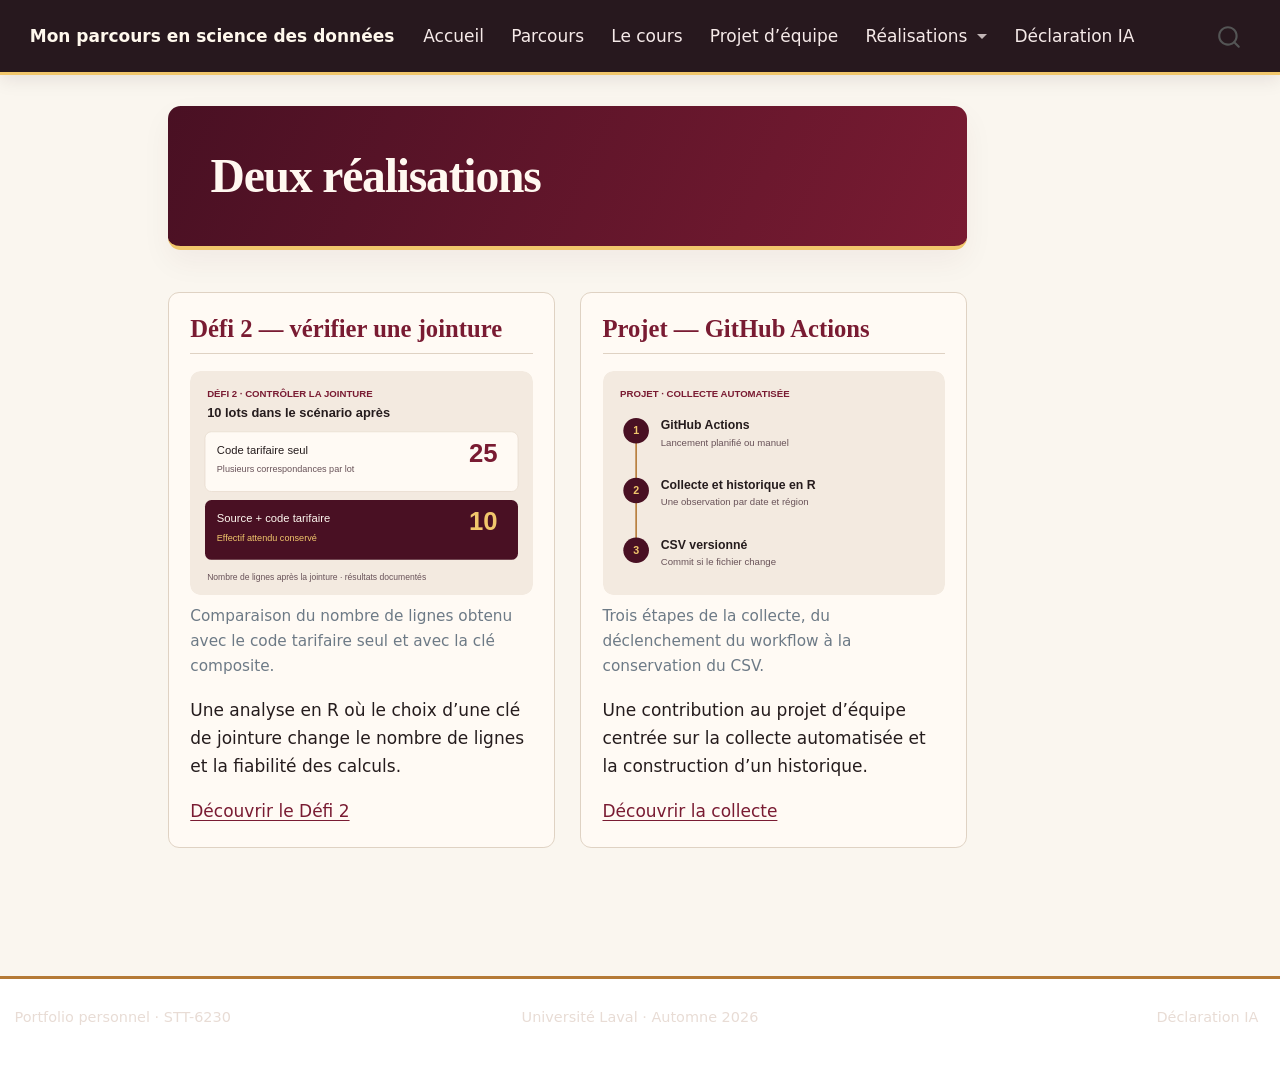
==== commit 71b13908: "test, sections interactives" ====
--- a/docs/pages/realisations/index.html
+++ b/docs/pages/realisations/index.html
@@ -100,6 +100,10 @@
   <li class="nav-item">
     <a class="nav-link" href="../../pages/cours.html"> 
 <span class="menu-text">Le cours</span></a>
+  </li>  
+  <li class="nav-item">
+    <a class="nav-link" href="../../pages/projet.html"> 
+<span class="menu-text">Projet d’équipe</span></a>
   </li>  
   <li class="nav-item dropdown ">
     <a class="nav-link dropdown-toggle" href="#" id="nav-menu-réalisations" role="link" data-bs-toggle="dropdown" aria-expanded="false">
--- a/docs/assets/styles.css
+++ b/docs/assets/styles.css
@@ -379,3 +379,90 @@
 @media (max-width: 720px) {
   .realisations-grid { grid-template-columns: 1fr; }
 }
+
+
+/* Cartes filtrables du cours. */
+[hidden] { display: none !important; }
+.filtre-boutons { display: flex; gap: .5rem; flex-wrap: wrap; }
+.filtre-boutons button {
+  border: 1px solid var(--line);
+  border-radius: 2rem;
+  padding: .5rem 1rem;
+  background: #fffaf4;
+  color: var(--wine-dark);
+  font: inherit;
+  cursor: pointer;
+}
+.filtre-boutons button[aria-pressed="true"] {
+  background: var(--wine-dark);
+  color: #fff8f0;
+  border-color: var(--wine-dark);
+}
+.filtre-boutons button:hover { border-color: var(--wine); }
+.filtre-compteur { color: #685258; font-size: .85rem; margin-top: .7rem; }
+.semaines-grid { display: grid; grid-template-columns: repeat(2, minmax(0, 1fr)); gap: 1rem; }
+.semaine-carte {
+  min-width: 0;
+  padding: 1.3rem;
+  border: 1px solid var(--line);
+  border-top: 3px solid #b57a37;
+  border-radius: .6rem;
+  background: #fffaf4;
+}
+.semaine-carte h3 { margin-top: 0; }
+.semaine-themes { color: var(--wine); font-size: .78rem; font-weight: 700; }
+.semaine-carte details { border-top: 1px solid var(--line); padding-top: .7rem; }
+.semaine-carte summary { color: var(--wine); font-weight: 650; cursor: pointer; }
+.semaine-carte details > p { font-size: .85rem; }
+.semaine-carte pre { max-width: 100%; overflow-x: auto; font-size: .8rem; }
+
+/* Démonstration de jointure. */
+.jointure-demo { padding: 1.3rem; border: 1px solid var(--line); border-radius: .7rem; background: #fffaf4; }
+.demo-tables { display: grid; grid-template-columns: repeat(2, minmax(0, 1fr)); gap: 1.25rem; }
+.demo-tables > div { min-width: 0; }
+.demo-tables table { width: 100%; }
+.demo-tables th, .demo-tables td { padding: .5rem; }
+.demo-cle { border: 1px solid var(--line); padding: 1rem; border-radius: .4rem; }
+.demo-cle legend { float: none; width: auto; padding: 0 .3rem; font-size: 1rem; font-weight: 700; }
+.demo-cle label { display: inline-block; margin: .3rem 1rem .3rem 0; cursor: pointer; }
+.demo-doublon { display: block; margin-block: 1rem; cursor: pointer; }
+.jointure-demo input { accent-color: var(--wine); }
+.demo-statut { padding: 1rem; border-left: 4px solid #617246; background: #edf0e4; font-weight: 700; }
+.demo-statut[data-etat="alerte"] { border-color: #a54b25; background: #f9eadc; }
+.demo-resultat { max-width: 100%; overflow-x: auto; }
+.demo-resultat table { min-width: 35rem; width: 100%; }
+.demo-resultat .jointure-incoherente td { background: #f8e0dc; }
+.jointure-demo pre { padding: 1rem; background: #f2e9dc; border-radius: .4rem; overflow-x: auto; }
+.jointure-demo caption { font-size: .85rem; }
+
+/* Parcours du projet. */
+.projet-parcours { list-style: none; counter-reset: projet; padding-left: 0; margin-block: 2rem; }
+.projet-parcours > .projet-etape {
+  counter-increment: projet;
+  position: relative;
+  border-left: 2px solid #b57a37;
+  padding: 0 0 2rem 2.25rem;
+  margin-left: 1rem;
+}
+.projet-parcours > .projet-etape::before {
+  content: counter(projet);
+  position: absolute;
+  left: -1rem;
+  top: 0;
+  width: 2rem;
+  height: 2rem;
+  display: grid;
+  place-items: center;
+  background: var(--wine-dark);
+  color: var(--gold);
+  border-radius: 50%;
+  font-weight: 700;
+}
+.projet-parcours > .projet-etape:last-child { border-left-color: transparent; padding-bottom: 0; }
+.projet-parcours h3 { margin-top: 0; padding-top: .2rem; }
+@media (max-width: 720px) {
+  .semaines-grid, .demo-tables { grid-template-columns: 1fr; }
+  .demo-tables table { display: table; }
+  .demo-tables th, .demo-tables td { min-width: 0; }
+  .jointure-demo { padding: .9rem; }
+}
